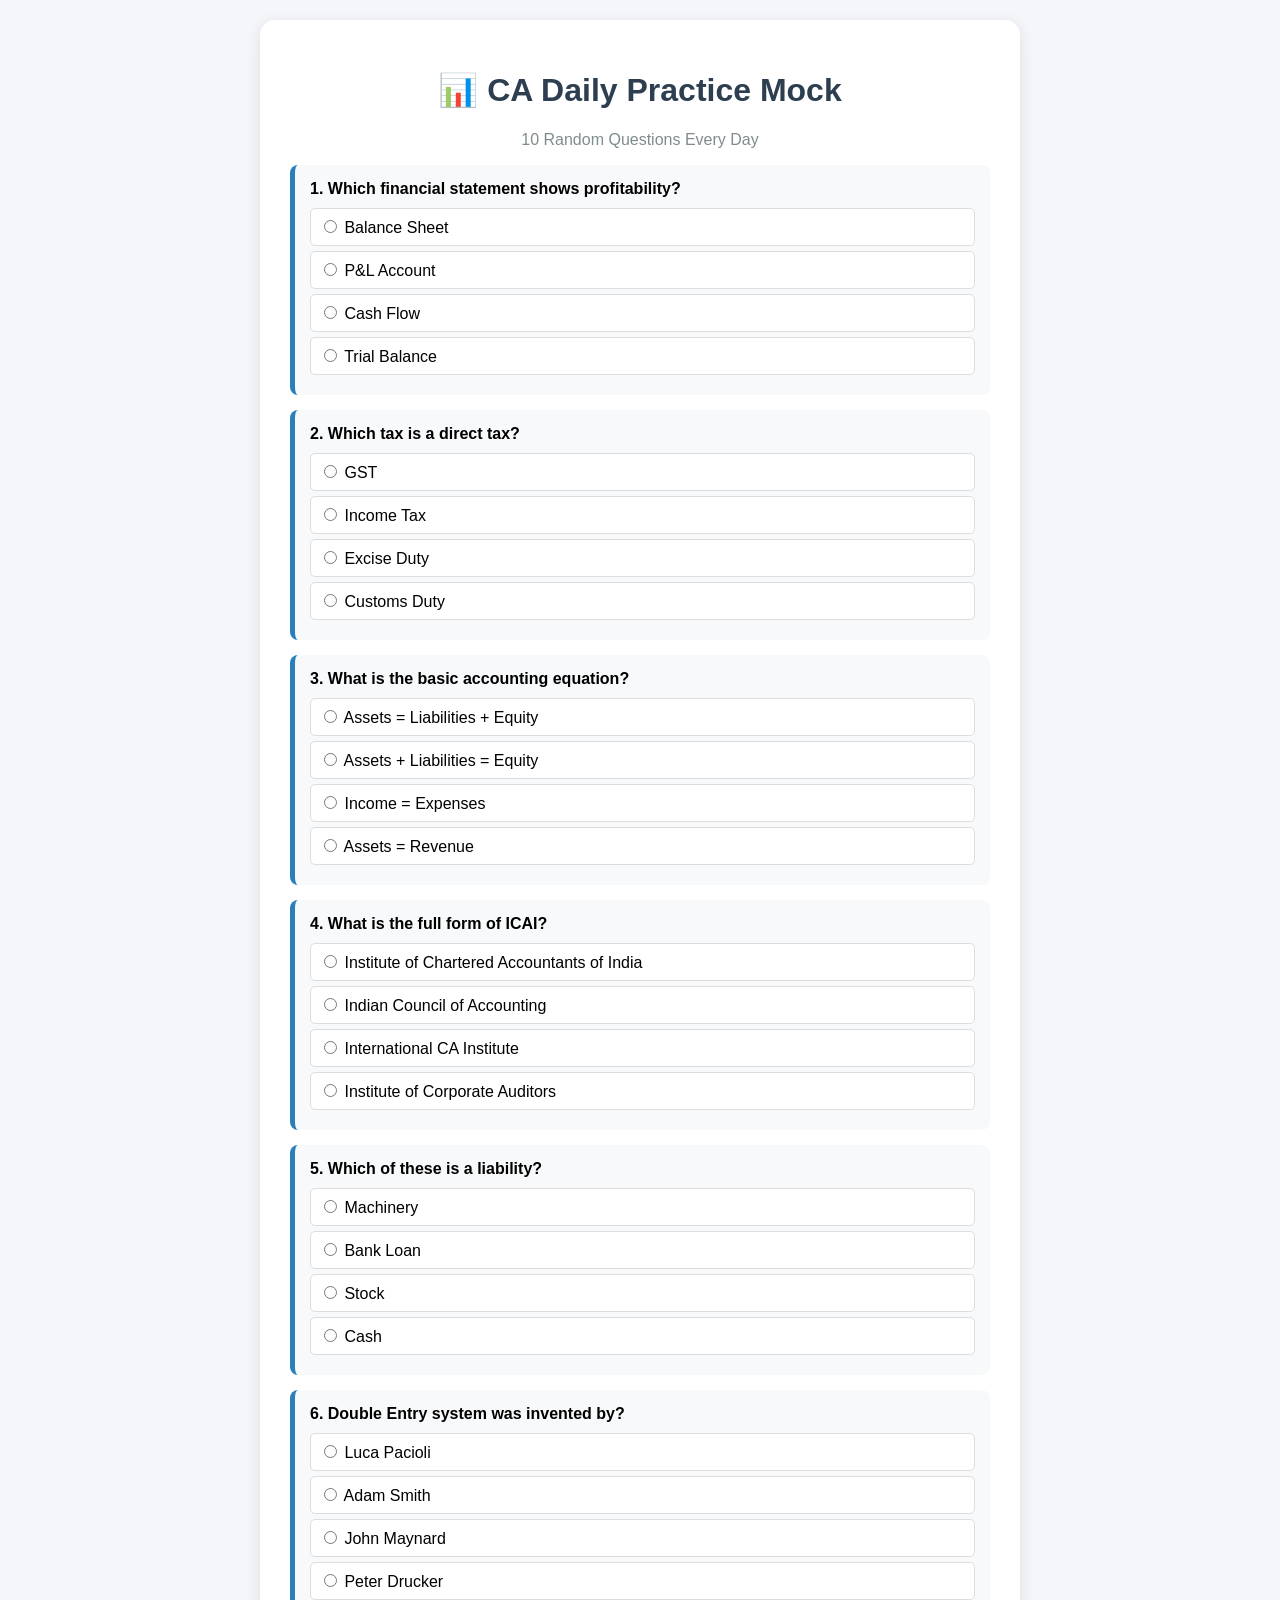
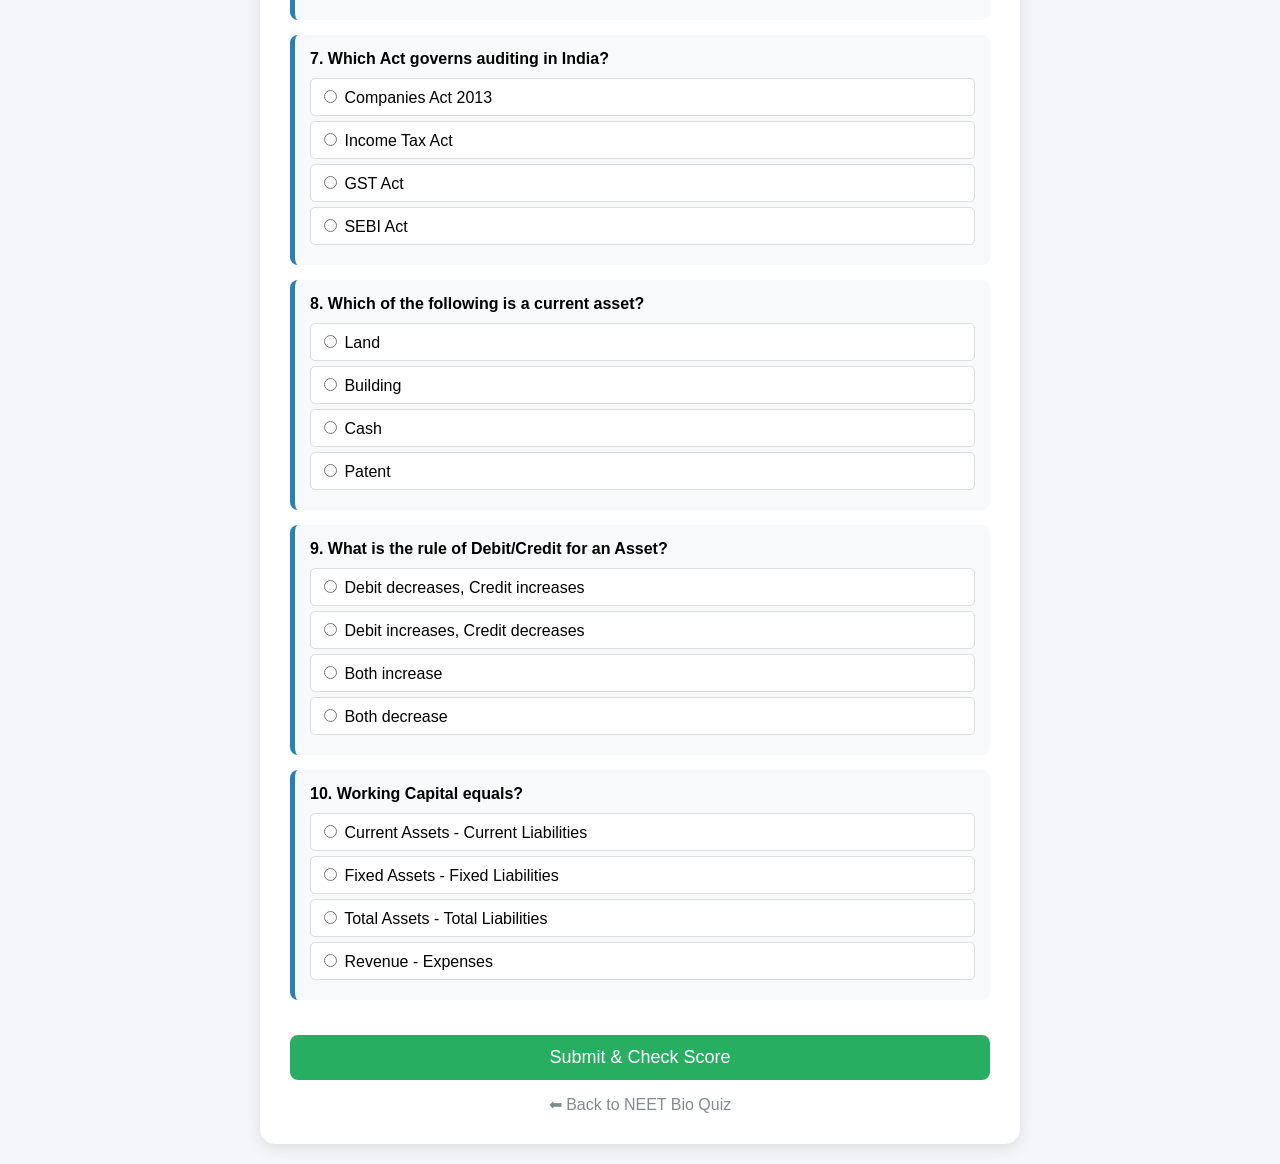
==== ca__quiz.html @ a73d90fb "Create ca__quiz.html" ====
<!DOCTYPE html>
<html lang="en">
<head>
    <meta charset="UTF-8">
    <meta name="viewport" content="width=device-width, initial-scale=1.0">
    <title>CA Daily Practice Mock</title>
    <style>
        body { font-family: 'Segoe UI', sans-serif; background: #f4f6f9; margin: 0; padding: 20px; display: flex; justify-content: center; }
        .container { max-width: 700px; width: 100%; background: white; padding: 30px; border-radius: 15px; box-shadow: 0 4px 15px rgba(0,0,0,0.1); }
        h1 { color: #2c3e50; text-align: center; }
        .question-box { background: #f8f9fa; padding: 15px; border-radius: 8px; margin-bottom: 15px; border-left: 5px solid #2980b9; }
        .q-text { font-weight: bold; margin-bottom: 10px; }
        .options label { display: block; padding: 8px; background: white; margin: 5px 0; border-radius: 5px; border: 1px solid #ddd; cursor: pointer; }
        .options label:hover { background: #eaf2f8; }
        button { width: 100%; padding: 12px; background: #27ae60; color: white; border: none; border-radius: 8px; font-size: 18px; cursor: pointer; margin-top: 20px; }
        button:hover { background: #219150; }
        #result { text-align: center; font-size: 20px; font-weight: bold; color: #2980b9; display: none; margin-top: 20px; }
        .back-btn { display: block; text-align: center; margin-top: 15px; color: #7f8c8d; text-decoration: none; }
    </style>
</head>
<body>
    <div class="container" id="quiz-container">
        <h1>📊 CA Daily Practice Mock</h1>
        <p style="text-align:center; color:#7f8c8d;">10 Random Questions Every Day</p>
        <div id="questions-area"></div>
        <button onclick="submitQuiz()">Submit & Check Score</button>
        <div id="result"></div>
        <a href="index.html" class="back-btn">⬅ Back to NEET Bio Quiz</a>
    </div>

    <script>
        // Simulated Daily CA Question Bank (Refresh page for new random ones)
        const caBank = [
            { q: "What is the basic accounting equation?", o: ["Assets = Liabilities + Equity", "Assets + Liabilities = Equity", "Income = Expenses", "Assets = Revenue"], a: 0 },
            { q: "Which of the following is a current asset?", o: ["Land", "Building", "Cash", "Patent"], a: 2 },
            { q: "What does GST stand for?", o: ["Goods and Services Tax", "Global Sales Tax", "General Service Tax", "Government Sales Tax"], a: 0 },
            { q: "Depreciation is calculated on which value?", o: ["Market Value", "Book Value", "Selling Price", "Cost Price"], a: 1 },
            { q: "Which financial statement shows profitability?", o: ["Balance Sheet", "P&L Account", "Cash Flow", "Trial Balance"], a: 1 },
            { q: "What is the full form of ICAI?", o: ["Institute of Chartered Accountants of India", "Indian Council of Accounting", "International CA Institute", "Institute of Corporate Auditors"], a: 0 },
            { q: "Which of these is a liability?", o: ["Machinery", "Bank Loan", "Stock", "Cash"], a: 1 },
            { q: "Double Entry system was invented by?", o: ["Luca Pacioli", "Adam Smith", "John Maynard", "Peter Drucker"], a: 0 },
            { q: "What is the rule of Debit/Credit for an Asset?", o: ["Debit decreases, Credit increases", "Debit increases, Credit decreases", "Both increase", "Both decrease"], a: 1 },
            { q: "Which Act governs auditing in India?", o: ["Companies Act 2013", "Income Tax Act", "GST Act", "SEBI Act"], a: 0 },
            { q: "Working Capital equals?", o: ["Current Assets - Current Liabilities", "Fixed Assets - Fixed Liabilities", "Total Assets - Total Liabilities", "Revenue - Expenses"], a: 0 },
            { q: "What is a 'Sundry Debtor'?", o: ["A person who owes money", "A person who is paid money", "A fixed asset", "An intangible asset"], a: 0 },
            { q: "IFRS stands for?", o: ["International Financial Reporting Standards", "Internal Financial Regulation System", "Indian Financial Reporting Standard", "International Fiscal Rules"], a: 0 },
            { q: "Which tax is a direct tax?", o: ["GST", "Income Tax", "Excise Duty", "Customs Duty"], a: 1 },
            { q: "In accounting, 'Stock' is also known as?", o: ["Inventory", "Liability", "Expense", "Capital"], a: 0 }
        ];

        let currentQuestions = [];
        let score = 0;

        function startQuiz() {
            // Pick 10 random questions from the bank
            let shuffled = caBank.sort(() => 0.5 - Math.random());
            currentQuestions = shuffled.slice(0, 10);

            let html = '';
            currentQuestions.forEach((q, index) => {
                html += `<div class="question-box">
                    <div class="q-text">${index + 1}. ${q.q}</div>
                    <div class="options">`;
                q.o.forEach((opt, optIndex) => {
                    html += `<label><input type="radio" name="q${index}" value="${optIndex}"> ${opt}</label>`;
                });
                html += `</div></div>`;
            });
            document.getElementById('questions-area').innerHTML = html;
        }

        function submitQuiz() {
            score = 0;
            for (let i = 0; i < currentQuestions.length; i++) {
                let selected = document.querySelector(`input[name="q${i}"]:checked`);
                if (selected && parseInt(selected.value) === currentQuestions[i].a) {
                    score++;
                }
            }
            document.getElementById('result').style.display = 'block';
            document.getElementById('result').innerHTML = `✅ You scored ${score} out of 10!`;
        }

        startQuiz();
    </script>
</body>
</html>
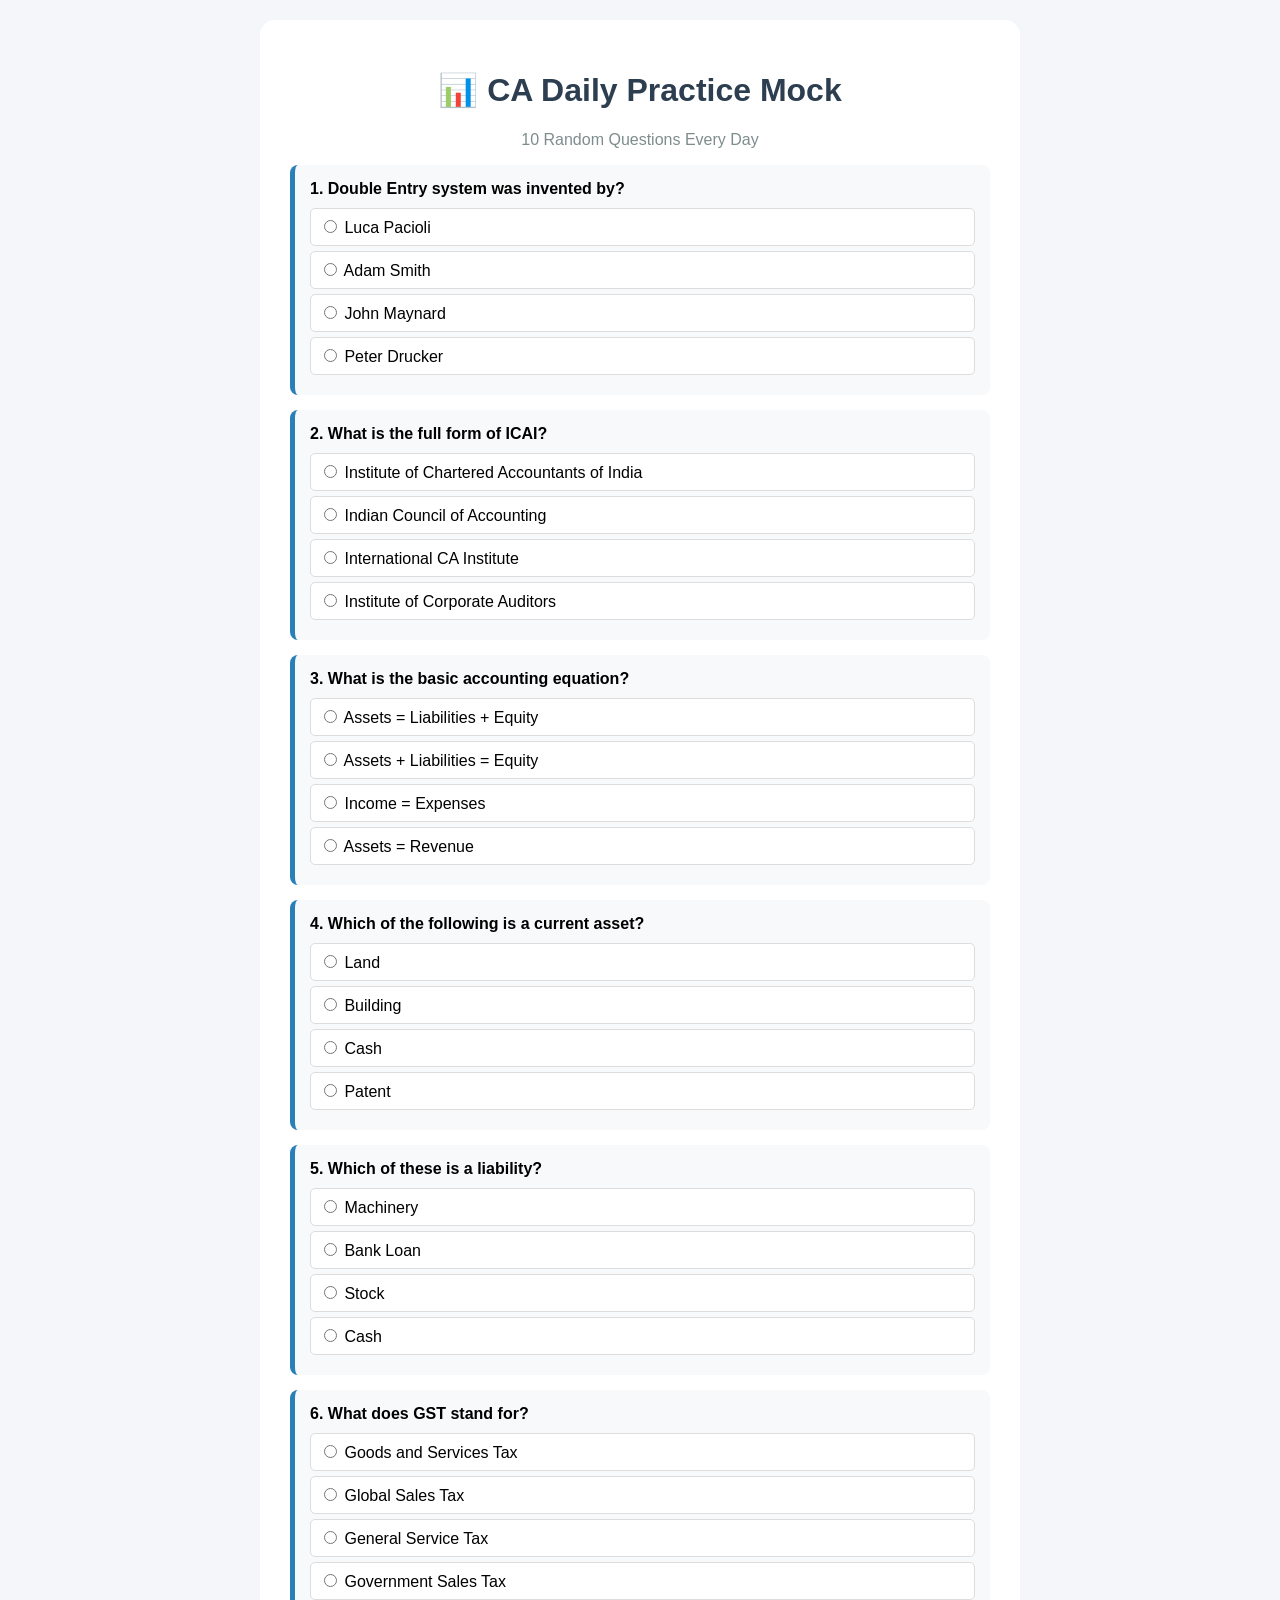
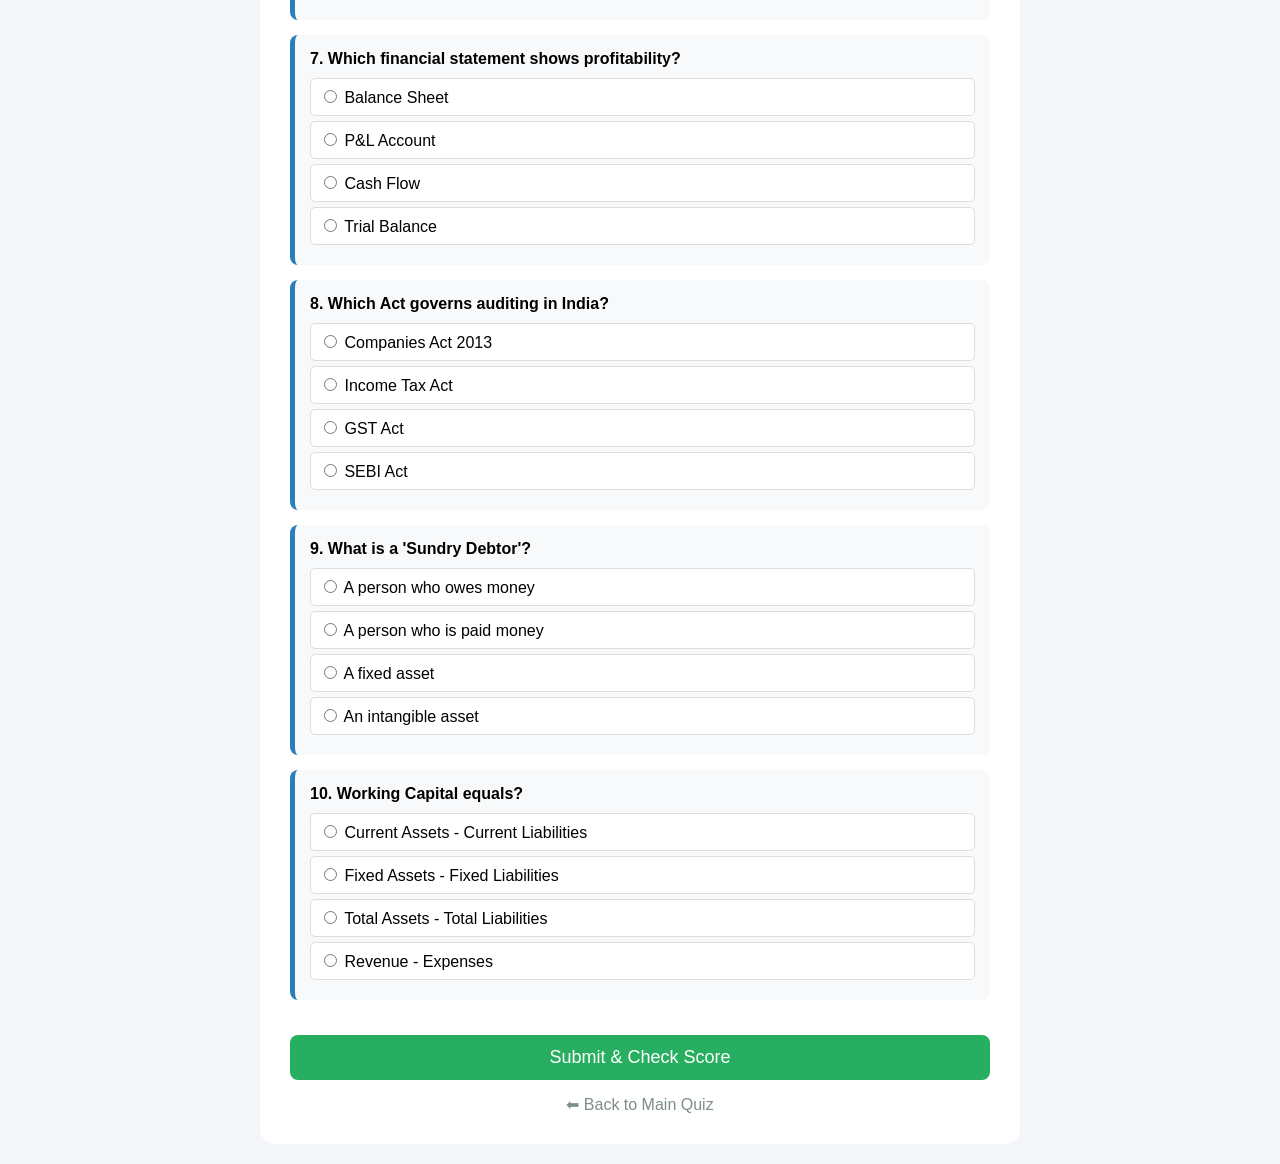
==== commit 25f7fd85: "Create ca__quiz.html" ====
--- a/ca__quiz.html
+++ b/ca__quiz.html
@@ -5,31 +5,28 @@
     <meta name="viewport" content="width=device-width, initial-scale=1.0">
     <title>CA Daily Practice Mock</title>
     <style>
-        body { font-family: 'Segoe UI', sans-serif; background: #f4f6f9; margin: 0; padding: 20px; display: flex; justify-content: center; }
-        .container { max-width: 700px; width: 100%; background: white; padding: 30px; border-radius: 15px; box-shadow: 0 4px 15px rgba(0,0,0,0.1); }
+        body { font-family: Arial, sans-serif; background: #f4f6f9; margin: 0; padding: 20px; display: flex; justify-content: center; }
+        .container { max-width: 700px; width: 100%; background: white; padding: 30px; border-radius: 15px; }
         h1 { color: #2c3e50; text-align: center; }
         .question-box { background: #f8f9fa; padding: 15px; border-radius: 8px; margin-bottom: 15px; border-left: 5px solid #2980b9; }
         .q-text { font-weight: bold; margin-bottom: 10px; }
         .options label { display: block; padding: 8px; background: white; margin: 5px 0; border-radius: 5px; border: 1px solid #ddd; cursor: pointer; }
-        .options label:hover { background: #eaf2f8; }
         button { width: 100%; padding: 12px; background: #27ae60; color: white; border: none; border-radius: 8px; font-size: 18px; cursor: pointer; margin-top: 20px; }
-        button:hover { background: #219150; }
         #result { text-align: center; font-size: 20px; font-weight: bold; color: #2980b9; display: none; margin-top: 20px; }
         .back-btn { display: block; text-align: center; margin-top: 15px; color: #7f8c8d; text-decoration: none; }
     </style>
 </head>
 <body>
-    <div class="container" id="quiz-container">
+    <div class="container">
         <h1>📊 CA Daily Practice Mock</h1>
         <p style="text-align:center; color:#7f8c8d;">10 Random Questions Every Day</p>
         <div id="questions-area"></div>
         <button onclick="submitQuiz()">Submit & Check Score</button>
         <div id="result"></div>
-        <a href="index.html" class="back-btn">⬅ Back to NEET Bio Quiz</a>
+        <a href="index.html" class="back-btn">⬅ Back to Main Quiz</a>
     </div>
 
     <script>
-        // Simulated Daily CA Question Bank (Refresh page for new random ones)
         const caBank = [
             { q: "What is the basic accounting equation?", o: ["Assets = Liabilities + Equity", "Assets + Liabilities = Equity", "Income = Expenses", "Assets = Revenue"], a: 0 },
             { q: "Which of the following is a current asset?", o: ["Land", "Building", "Cash", "Patent"], a: 2 },
@@ -43,24 +40,18 @@
             { q: "Which Act governs auditing in India?", o: ["Companies Act 2013", "Income Tax Act", "GST Act", "SEBI Act"], a: 0 },
             { q: "Working Capital equals?", o: ["Current Assets - Current Liabilities", "Fixed Assets - Fixed Liabilities", "Total Assets - Total Liabilities", "Revenue - Expenses"], a: 0 },
             { q: "What is a 'Sundry Debtor'?", o: ["A person who owes money", "A person who is paid money", "A fixed asset", "An intangible asset"], a: 0 },
-            { q: "IFRS stands for?", o: ["International Financial Reporting Standards", "Internal Financial Regulation System", "Indian Financial Reporting Standard", "International Fiscal Rules"], a: 0 },
-            { q: "Which tax is a direct tax?", o: ["GST", "Income Tax", "Excise Duty", "Customs Duty"], a: 1 },
-            { q: "In accounting, 'Stock' is also known as?", o: ["Inventory", "Liability", "Expense", "Capital"], a: 0 }
+            { q: "IFRS stands for?", o: ["International Financial Reporting Standards", "Internal Financial Regulation System", "Indian Financial Reporting Standard", "International Fiscal Rules"], a: 0 }
         ];
 
         let currentQuestions = [];
         let score = 0;
 
         function startQuiz() {
-            // Pick 10 random questions from the bank
             let shuffled = caBank.sort(() => 0.5 - Math.random());
             currentQuestions = shuffled.slice(0, 10);
-
             let html = '';
             currentQuestions.forEach((q, index) => {
-                html += `<div class="question-box">
-                    <div class="q-text">${index + 1}. ${q.q}</div>
-                    <div class="options">`;
+                html += `<div class="question-box"><div class="q-text">${index + 1}. ${q.q}</div><div class="options">`;
                 q.o.forEach((opt, optIndex) => {
                     html += `<label><input type="radio" name="q${index}" value="${optIndex}"> ${opt}</label>`;
                 });
@@ -73,14 +64,11 @@
             score = 0;
             for (let i = 0; i < currentQuestions.length; i++) {
                 let selected = document.querySelector(`input[name="q${i}"]:checked`);
-                if (selected && parseInt(selected.value) === currentQuestions[i].a) {
-                    score++;
-                }
+                if (selected && parseInt(selected.value) === currentQuestions[i].a) score++;
             }
             document.getElementById('result').style.display = 'block';
             document.getElementById('result').innerHTML = `✅ You scored ${score} out of 10!`;
         }
-
         startQuiz();
     </script>
 </body>
